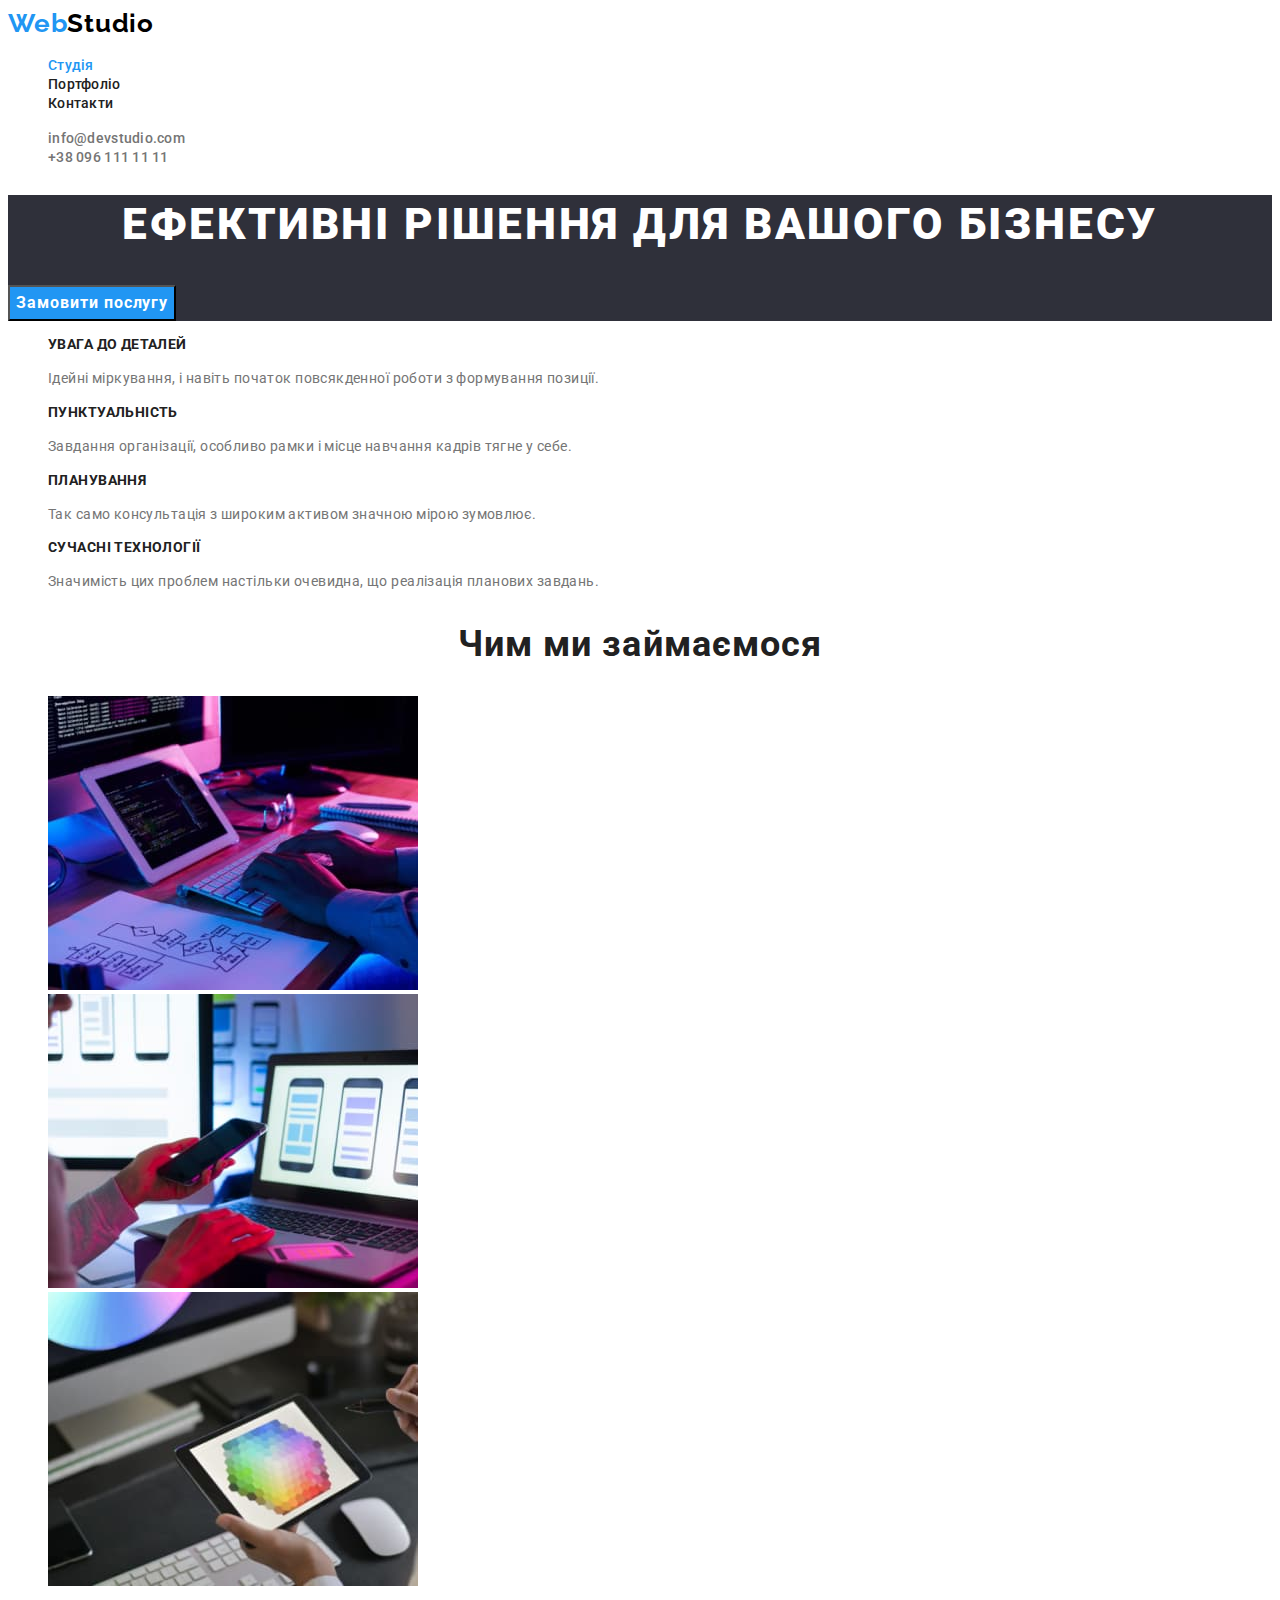
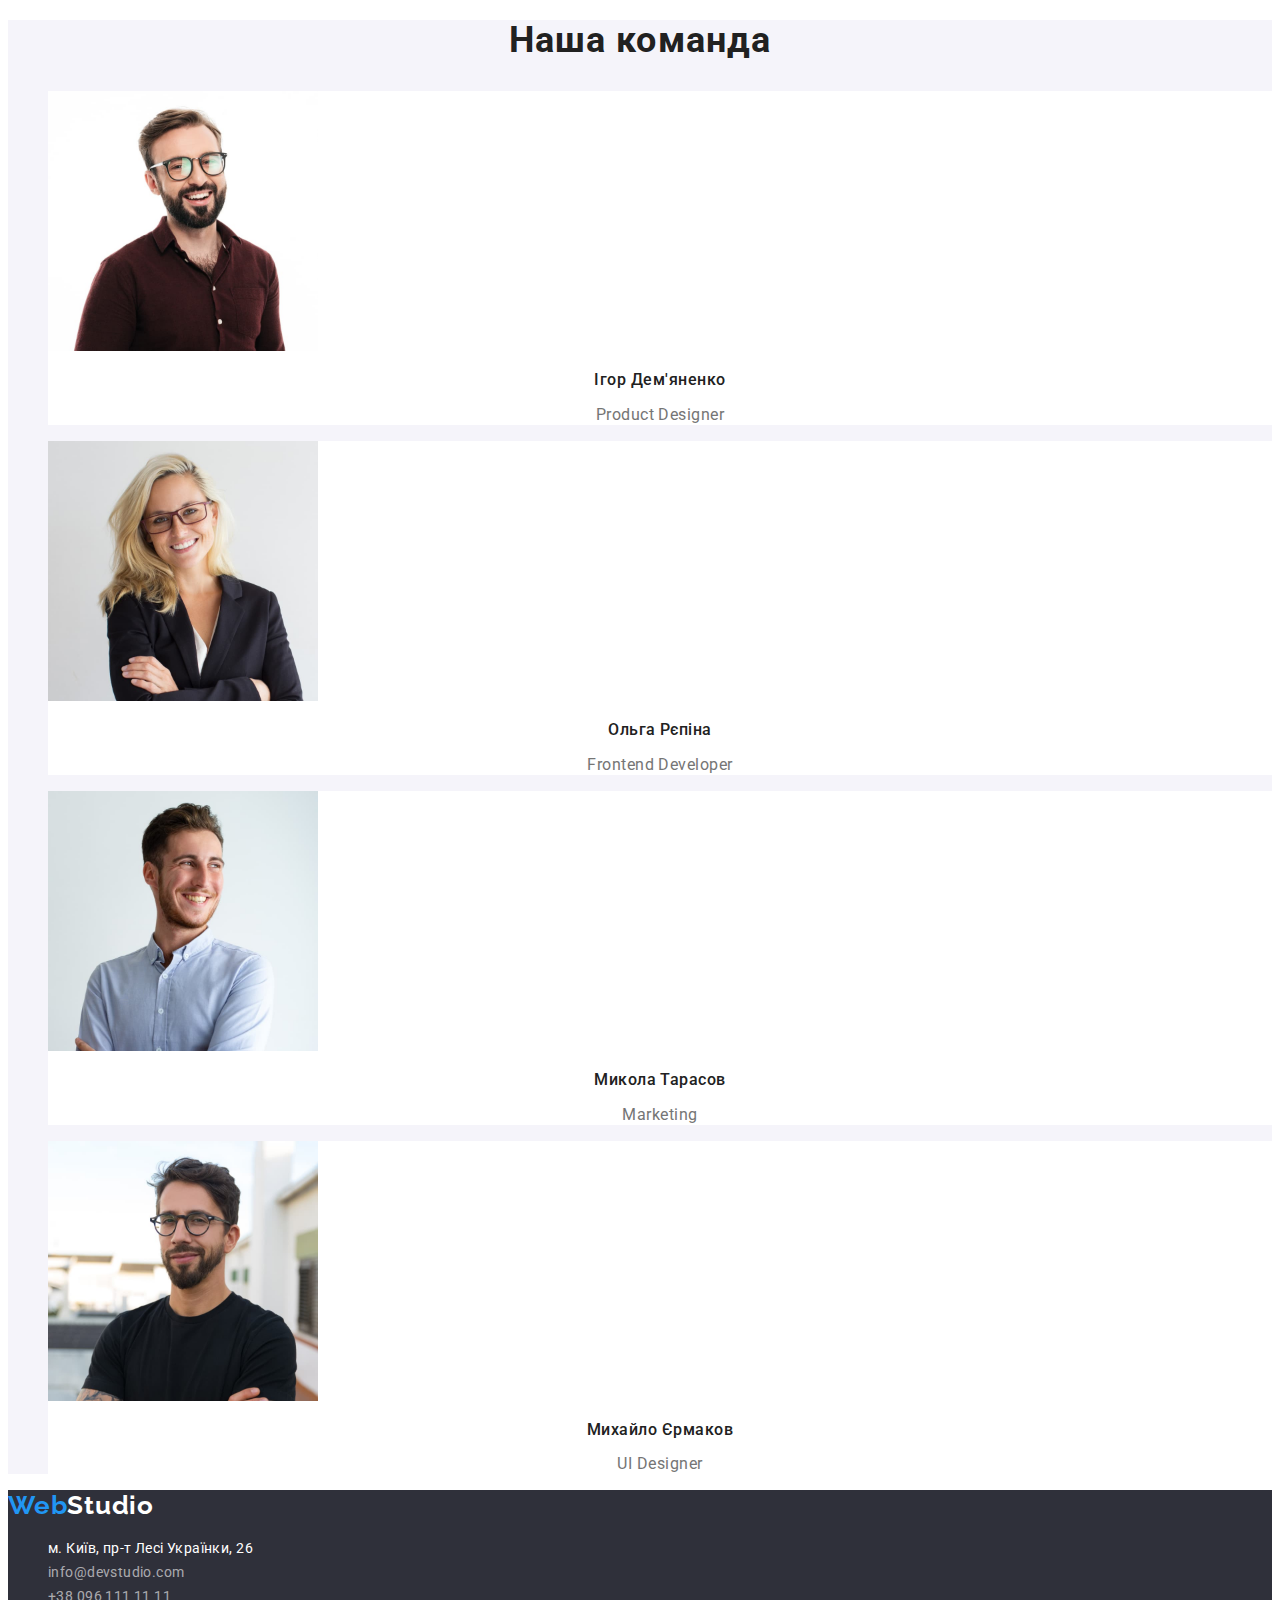
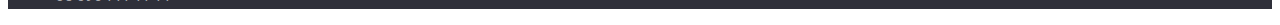
==== index.html @ 30cf0112 "copy HW2" ====
<!DOCTYPE html>
<html lang="uk">
  <head>
    <meta charset="UTF-8" />
    <meta http-equiv="X-UA-Compatible" content="IE=edge" />
    <meta name="viewport" content="width=device-width, initial-scale=1.0" />
    <link
      href="https://fonts.googleapis.com/css2?family=Raleway:wght@700&family=Roboto:wght@400;500;700;900&display=swap"
      rel="stylesheet"
    />
    <title>WebStudio</title>
    <link rel="stylesheet" href="./css/styles.css" />
  </head>
  <body>
    <header class="header">
      <a href="./index.html" class="logo-header"> <span class="logo-web">Web</span>Studio </a>
      <nav class="navigation">
        <ul class="nav-list">
          <li><a href="./index.html" class="link active-link">Студія</a></li>
          <li><a href="./portfolio.html" class="link">Портфоліо</a></li>
          <li><a href="#" class="link">Контакти</a></li>
        </ul>
      </nav>
      <ul class="contacts">
        <li>
          <a href="mailto:info@devstudio.com" class="link">info@devstudio.com</a>
        </li>
        <li>
          <a href="tel:+380961111111" class="link">+38 096 111 11 11</a>
        </li>
      </ul>
    </header>
    <main>
      <section class="hero">
        <h1 class="title">Ефективні рішення для вашого бізнесу</h1>
        <button type="button" class="hero-btn">Замовити послугу</button>
      </section>
      <section class="benefits">
        <h2 class="visually-hidden">Наші переваги</h2>
        <ul class="benefits-list">
          <li class="item">
            <h3 class="title">УВАГА ДО ДЕТАЛЕЙ</h3>
            <p class="benefits-text">
              Ідейні міркування, і навіть початок повсякденної роботи з формування позиції.
            </p>
          </li>
          <li class="item">
            <h3 class="title">ПУНКТУАЛЬНІСТЬ</h3>
            <p class="benefits-text">
              Завдання організації, особливо рамки і місце навчання кадрів тягне у себе.
            </p>
          </li>
          <li class="item">
            <h3 class="title">ПЛАНУВАННЯ</h3>
            <p class="benefits-text">
              Так само консультація з широким активом значною мірою зумовлює.
            </p>
          </li>
          <li class="item">
            <h3 class="title">СУЧАСНІ ТЕХНОЛОГІЇ</h3>
            <p class="benefits-text">
              Значимість цих проблем настільки очевидна, що реалізація планових завдань.
            </p>
          </li>
        </ul>
      </section>
      <section class="work">
        <h2 class="title">Чим ми займаємося</h2>
        <ul class="work-list">
          <li class="item"><img src="./images/box1.jpg" alt="Написання коду" width="370" /></li>
          <li class="item">
            <img src="./images/box2.jpg" alt="Адаптація під пристрої" width="370" />
          </li>
          <li class="item"><img src="./images/box3.jpg" alt="Розробка дизайну" width="370" /></li>
        </ul>
      </section>
      <section class="command">
        <h2 class="title">Наша команда</h2>
        <ul class="command-list">
          <li class="item">
            <img src="./images/igor.jpg" alt="Ігор Дем'яненко" width="270" />
            <h3 class="title">Ігор Дем'яненко</h3>
            <p class="text">Product Designer</p>
          </li>
          <li class="item">
            <img src="./images/olga.jpg" alt="Ольга Рєпіна" width="270" />
            <h3 class="title">Ольга Рєпіна</h3>
            <p class="text">Frontend Developer</p>
          </li>
          <li class="item">
            <img src="./images/mykola.jpg" alt="Микола Тарасов" width="270" />
            <h3 class="title">Микола Тарасов</h3>
            <p class="text">Marketing</p>
          </li>
          <li class="item">
            <img src="./images/mikhailo.jpg" alt="Михайло Єрмаков" width="270" />
            <h3 class="title">Михайло Єрмаков</h3>
            <p class="text">UI Designer</p>
          </li>
        </ul>
      </section>
    </main>
    <footer class="footer">
      <a href="./index.html" class="logo-footer"> <span class="logo-web">Web</span>Studio </a>
      <address class="address">
        <ul class="address-list">
          <li>
            <a
              href="https://goo.gl/maps/CPtrU1FHBa2aNyZL9"
              target="_blank"
              rel="noopener noreferrer nofollow"
              class="link"
              >м. Київ, пр-т Лесі Українки, 26</a
            >
          </li>
          <li><a href="mailto:info@devstudio.com" class="link">info@devstudio.com</a></li>
          <li><a href="tel:+380961111111" class="link">+38 096 111 11 11</a></li>
        </ul>
      </address>
    </footer>
  </body>
</html>
---- css/styles.css ----
/* Палітра і основні стилі сайту */
:root {
  --accent-color: #2196f3;
  --accent-active: #188ce8;
  --black-logo: #000000;
  --main-text: #212121;
  --secondary-text: #757575;
  --white-text: #ffffff;
  --footer-text: rgba(255, 255, 255, 0.6);
  --white-background: #ffffff;
  --grey-background: #f5f4fa;
  --dark-background: #2f303a;
}

body {
  font-family: 'Roboto', sans-serif;
  color: var(--secondary-text);
  background-color: var(--white-background);
}

button {
  cursor: pointer;
  font-family: inherit;
}
.visually-hidden {
  position: absolute;
  white-space: nowrap;
  width: 1px;
  height: 1px;
  overflow: hidden;
  border: 0;
  padding: 0;
  clip: rect(0 0 0 0);
  clip-path: inset(50%);
  margin: -1px;
}

/* header */
.header {
  background-color: var(--white-background);
}
.logo-header {
  font-family: 'Raleway';
  font-weight: 700;
  font-size: 26px;
  line-height: 1.19;
  letter-spacing: 0.03em;

  text-decoration: none;
  color: var(--black-logo);
}
.logo-web {
  color: var(--accent-color);
}
.nav-list {
  list-style-type: none;
}
.nav-list .link {
  font-weight: 500;
  font-size: 14px;
  line-height: 1.14;
  letter-spacing: 0.02em;

  text-decoration: none;
  color: var(--main-text);
}
.contacts {
  list-style-type: none;
}
.contacts .link {
  font-weight: 500;
  font-size: 14px;
  line-height: 1.14;
  letter-spacing: 0.02em;

  text-decoration: none;
  color: var(--secondary-text);
}

.header .link:hover,
.header .link:focus {
  color: var(--accent-color);
}
.header .active-link {
  color: var(--accent-color);
}

/* footer */
.footer {
  background-color: var(--dark-background);
}
.logo-footer {
  font-family: 'Raleway';
  font-weight: 700;
  font-size: 26px;
  line-height: 1.19;
  letter-spacing: 0.03em;

  text-decoration: none;
  color: var(--white-text);
}
.address-list {
  list-style-type: none;
}
.address-list .link {
  font-style: normal;
  font-size: 14px;
  line-height: 1.71;
  letter-spacing: 0.03em;

  text-decoration: none;
  color: var(--footer-text);
}
.address-list [rel] {
  color: var(--white-text);
}
.address-list .link:hover,
.adress-list .link:focus {
  color: var(--accent-color);
}

/* ---------------studio (main page)--------------- */
/* hero */
.hero {
  background-color: var(--dark-background);
}
.hero .title {
  font-weight: 900;
  font-size: 44px;
  line-height: 1.36;
  text-align: center;
  letter-spacing: 0.06em;
  text-transform: uppercase;

  color: var(--white-text);
}
.hero-btn {
  font-weight: 700;
  font-size: 16px;
  line-height: 1.88;
  letter-spacing: 0.06em;

  color: var(--white-text);
  background-color: var(--accent-color);
}

.hero button:hover,
.hero button:focus {
  background-color: var(--accent-active);
}

/* benefits */
.benefits {
}
.benefits .title {
  font-weight: 700;
  font-size: 14px;
  line-height: 1.14;
  letter-spacing: 0.03em;
  text-transform: uppercase;

  color: var(--main-text);
}
.benefits-list {
  list-style-type: none;
}
.benefits-text {
  font-size: 14px;
  line-height: 1.71;
  letter-spacing: 0.03em;
}

/* work */

.work .title {
  font-weight: 700;
  font-size: 36px;
  line-height: 1.16;
  text-align: center;
  letter-spacing: 0.03em;

  color: var(--main-text);
}
.work-list {
  list-style-type: none;
}

/* command */
.command {
  background-color: var(--grey-background);
}
.command .title {
  font-weight: 700;
  font-size: 36px;
  line-height: 1.16;
  text-align: center;
  letter-spacing: 0.03em;

  color: var(--main-text);
}
.command-list {
  list-style-type: none;
}
.command-list .item {
  background-color: var(--white-background);
}
.command-list .title {
  font-weight: 500;
  font-size: 16px;
  line-height: 1.18;
  text-align: center;
  letter-spacing: 0.03em;

  color: var(--main-text);
}
.command-list .text {
  font-size: 16px;
  line-height: 1.18;
  text-align: center;
  letter-spacing: 0.03em;
}

/* ---------------portfolio page--------------- */
.filter-list {
  list-style-type: none;
}
.filter-btn {
  font-weight: 500;
  font-size: 16px;
  line-height: 1.62;
  letter-spacing: 0.03em;

  color: var(--main-text);
  background-color: var(--grey-background);
}
.filter-btn:hover,
.filter-btn:focus {
  color: var(--white-text);
  background-color: var(--accent-color);
}
.project-list {
  list-style-type: none;
}
.project-list .link {
  text-decoration: none;
  color: inherit;
}
.project-list .title {
  font-weight: 700;
  font-size: 18px;
  line-height: 2;
  letter-spacing: 0.06em;

  color: var(--main-text);
}
.project-list .text {
  font-size: 16px;
  line-height: 1.88;
  letter-spacing: 0.03em;
}
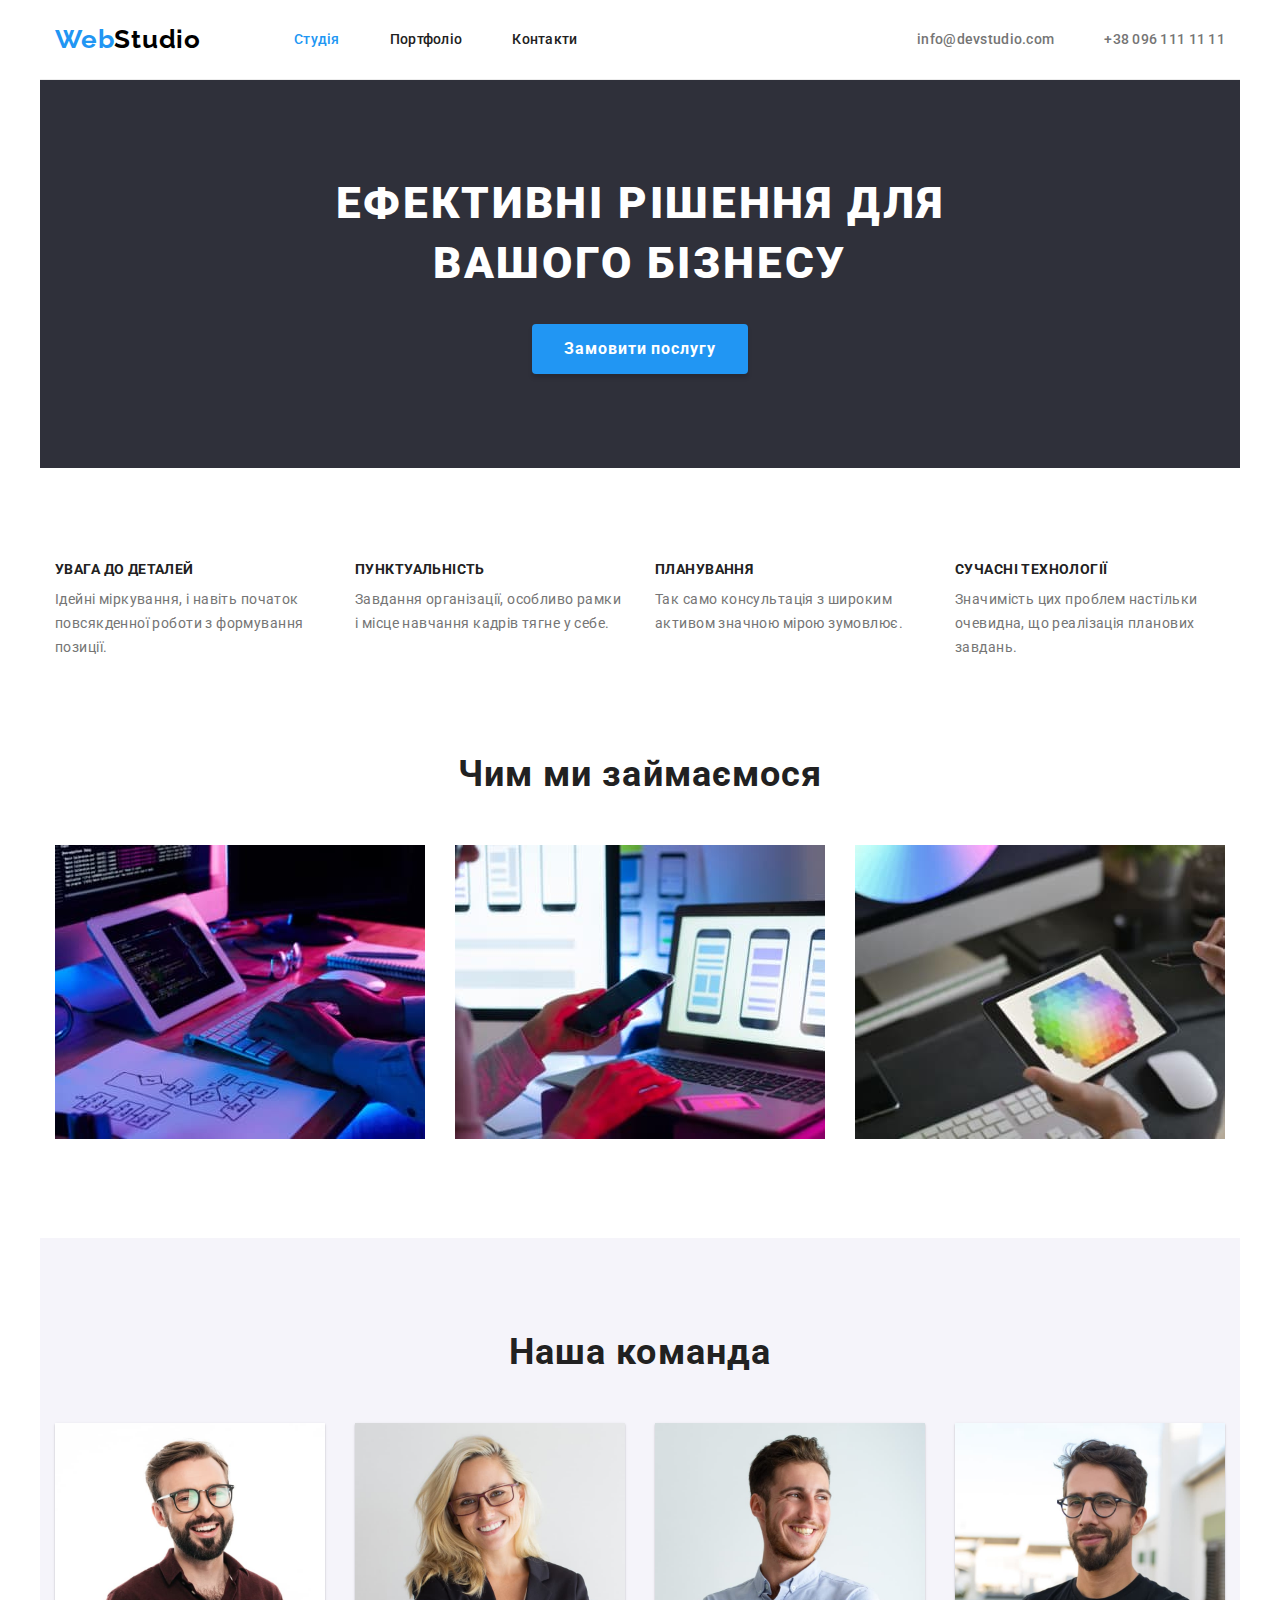
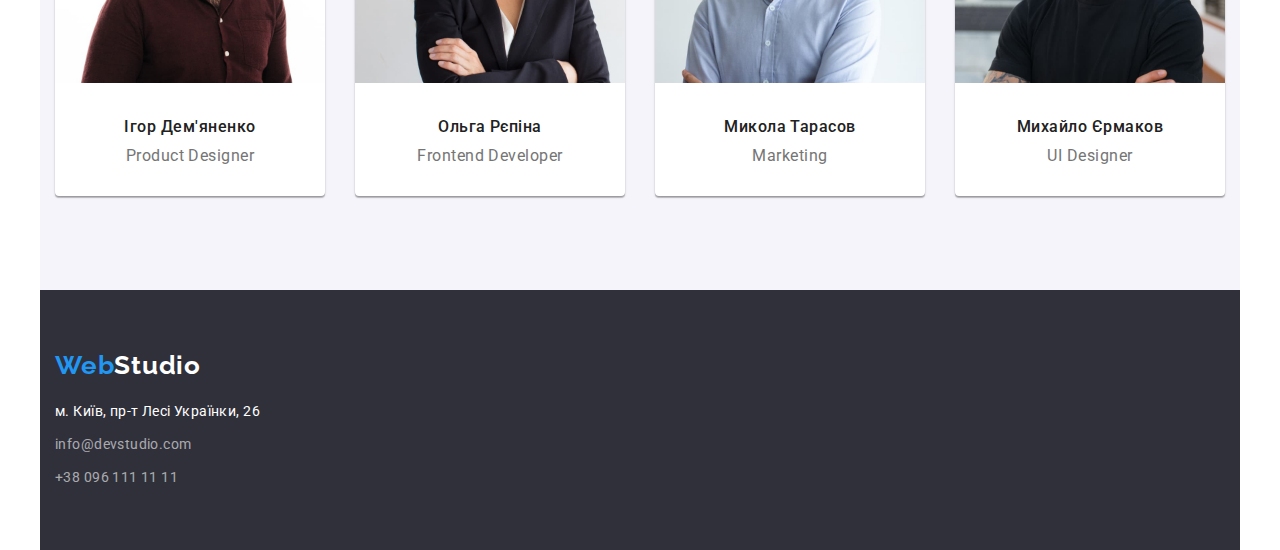
==== commit 31b682fa: "stage 1" ====
--- a/index.html
+++ b/index.html
@@ -9,33 +9,40 @@
       rel="stylesheet"
     />
     <title>WebStudio</title>
+    <link
+      rel="stylesheet"
+      href="https://cdnjs.cloudflare.com/ajax/libs/modern-normalize/1.1.0/modern-normalize.css"
+      integrity="sha512-Y0MM+V6ymRKN2zStTqzQ227DWhhp4Mzdo6gnlRnuaNCbc+YN/ZH0sBCLTM4M0oSy9c9VKiCvd4Jk44aCLrNS5Q=="
+      crossorigin="anonymous"
+      referrerpolicy="no-referrer"
+    />
     <link rel="stylesheet" href="./css/styles.css" />
   </head>
   <body>
-    <header class="header">
+    <header class="header container">
       <a href="./index.html" class="logo-header"> <span class="logo-web">Web</span>Studio </a>
       <nav class="navigation">
         <ul class="nav-list">
-          <li><a href="./index.html" class="link active-link">Студія</a></li>
-          <li><a href="./portfolio.html" class="link">Портфоліо</a></li>
-          <li><a href="#" class="link">Контакти</a></li>
+          <li class="nav-list-item"><a href="./index.html" class="link active-link">Студія</a></li>
+          <li class="nav-list-item"><a href="./portfolio.html" class="link">Портфоліо</a></li>
+          <li class="nav-list-item"><a href="#" class="link">Контакти</a></li>
         </ul>
       </nav>
       <ul class="contacts">
-        <li>
+        <li class="contacts-list">
           <a href="mailto:info@devstudio.com" class="link">info@devstudio.com</a>
         </li>
-        <li>
+        <li class="contacts-list">
           <a href="tel:+380961111111" class="link">+38 096 111 11 11</a>
         </li>
       </ul>
     </header>
     <main>
-      <section class="hero">
+      <section class="hero container section">
         <h1 class="title">Ефективні рішення для вашого бізнесу</h1>
         <button type="button" class="hero-btn">Замовити послугу</button>
       </section>
-      <section class="benefits">
+      <section class="benefits container section">
         <h2 class="visually-hidden">Наші переваги</h2>
         <ul class="benefits-list">
           <li class="item">
@@ -64,7 +71,7 @@
           </li>
         </ul>
       </section>
-      <section class="work">
+      <section class="work container section">
         <h2 class="title">Чим ми займаємося</h2>
         <ul class="work-list">
           <li class="item"><img src="./images/box1.jpg" alt="Написання коду" width="370" /></li>
@@ -74,37 +81,37 @@
           <li class="item"><img src="./images/box3.jpg" alt="Розробка дизайну" width="370" /></li>
         </ul>
       </section>
-      <section class="command">
+      <section class="command container section">
         <h2 class="title">Наша команда</h2>
         <ul class="command-list">
           <li class="item">
-            <img src="./images/igor.jpg" alt="Ігор Дем'яненко" width="270" />
+            <img src="./images/igor.jpg" alt="Ігор Дем'яненко" width="270" class="photo" />
             <h3 class="title">Ігор Дем'яненко</h3>
             <p class="text">Product Designer</p>
           </li>
           <li class="item">
-            <img src="./images/olga.jpg" alt="Ольга Рєпіна" width="270" />
+            <img src="./images/olga.jpg" alt="Ольга Рєпіна" width="270" class="photo" />
             <h3 class="title">Ольга Рєпіна</h3>
             <p class="text">Frontend Developer</p>
           </li>
           <li class="item">
-            <img src="./images/mykola.jpg" alt="Микола Тарасов" width="270" />
+            <img src="./images/mykola.jpg" alt="Микола Тарасов" width="270" class="photo" />
             <h3 class="title">Микола Тарасов</h3>
             <p class="text">Marketing</p>
           </li>
           <li class="item">
-            <img src="./images/mikhailo.jpg" alt="Михайло Єрмаков" width="270" />
+            <img src="./images/mikhailo.jpg" alt="Михайло Єрмаков" width="270" class="photo" />
             <h3 class="title">Михайло Єрмаков</h3>
             <p class="text">UI Designer</p>
           </li>
         </ul>
       </section>
     </main>
-    <footer class="footer">
+    <footer class="footer container">
       <a href="./index.html" class="logo-footer"> <span class="logo-web">Web</span>Studio </a>
       <address class="address">
         <ul class="address-list">
-          <li>
+          <li class="item">
             <a
               href="https://goo.gl/maps/CPtrU1FHBa2aNyZL9"
               target="_blank"
@@ -113,8 +120,10 @@
               >м. Київ, пр-т Лесі Українки, 26</a
             >
           </li>
-          <li><a href="mailto:info@devstudio.com" class="link">info@devstudio.com</a></li>
-          <li><a href="tel:+380961111111" class="link">+38 096 111 11 11</a></li>
+          <li class="item">
+            <a href="mailto:info@devstudio.com" class="link">info@devstudio.com</a>
+          </li>
+          <li class="item"><a href="tel:+380961111111" class="link">+38 096 111 11 11</a></li>
         </ul>
       </address>
     </footer>
--- a/css/styles.css
+++ b/css/styles.css
@@ -12,6 +12,28 @@
   --dark-background: #2f303a;
 }
 
+h1,
+h2,
+h3,
+h4,
+h5,
+h6 {
+  margin-top: 0;
+  margin-bottom: 0;
+  margin-left: auto;
+  margin-right: auto;
+}
+
+ul {
+  margin: 0;
+  padding: 0;
+}
+
+p {
+  margin: 0;
+  padding: 0;
+}
+
 body {
   font-family: 'Roboto', sans-serif;
   color: var(--secondary-text);
@@ -38,6 +60,12 @@
 /* header */
 .header {
   background-color: var(--white-background);
+  display: flex;
+  align-content: center;
+  align-items: center;
+  height: 80px;
+
+  border-bottom: 1px solid rgba(236, 236, 236, 1);
 }
 .logo-header {
   font-family: 'Raleway';
@@ -52,8 +80,13 @@
 .logo-web {
   color: var(--accent-color);
 }
+.navigation {
+  margin-left: 93px;
+}
 .nav-list {
   list-style-type: none;
+
+  display: flex;
 }
 .nav-list .link {
   font-weight: 500;
@@ -64,8 +97,19 @@
   text-decoration: none;
   color: var(--main-text);
 }
+
+.nav-list-item:nth-child(-n + 2) {
+  margin-right: 50px;
+}
+
 .contacts {
   list-style-type: none;
+
+  display: flex;
+  margin-left: auto;
+}
+.contacts-list:first-child {
+  margin-right: 50px;
 }
 .contacts .link {
   font-weight: 500;
@@ -88,6 +132,8 @@
 /* footer */
 .footer {
   background-color: var(--dark-background);
+  padding-top: 60px;
+  padding-bottom: 60px;
 }
 .logo-footer {
   font-family: 'Raleway';
@@ -98,9 +144,15 @@
 
   text-decoration: none;
   color: var(--white-text);
+
+  display: block;
+  margin-bottom: 20px;
 }
 .address-list {
   list-style-type: none;
+}
+.address-list .item:not(:last-child) {
+  margin-bottom: 9px;
 }
 .address-list .link {
   font-style: normal;
@@ -119,10 +171,26 @@
   color: var(--accent-color);
 }
 
+.container {
+  width: 1200px;
+  margin-left: auto;
+  margin-right: auto;
+  padding-right: 15px;
+  padding-left: 15px;
+}
+
+.section {
+  padding-top: 94px;
+  padding-bottom: 94px;
+}
+
 /* ---------------studio (main page)--------------- */
 /* hero */
 .hero {
   background-color: var(--dark-background);
+
+  padding-left: auto;
+  padding-right: auto;
 }
 .hero .title {
   font-weight: 900;
@@ -133,6 +201,9 @@
   text-transform: uppercase;
 
   color: var(--white-text);
+
+  width: 696px;
+  margin-bottom: 30px;
 }
 .hero-btn {
   font-weight: 700;
@@ -142,6 +213,14 @@
 
   color: var(--white-text);
   background-color: var(--accent-color);
+
+  display: block;
+  padding: 10px 32px;
+  box-shadow: 0px 4px 4px rgba(0, 0, 0, 0.15);
+  border-radius: 4px;
+  border: 0;
+  margin-left: auto;
+  margin-right: auto;
 }
 
 .hero button:hover,
@@ -151,6 +230,18 @@
 
 /* benefits */
 .benefits {
+  padding-bottom: 0;
+}
+.benefits-list {
+  list-style-type: none;
+
+  display: flex;
+}
+.benefits-list .item {
+  width: 270px;
+}
+.benefits-list .item:nth-child(-n + 3) {
+  margin-right: 30px;
 }
 .benefits .title {
   font-weight: 700;
@@ -160,10 +251,10 @@
   text-transform: uppercase;
 
   color: var(--main-text);
-}
-.benefits-list {
-  list-style-type: none;
-}
+
+  margin-bottom: 10px;
+}
+
 .benefits-text {
   font-size: 14px;
   line-height: 1.71;
@@ -180,9 +271,14 @@
   letter-spacing: 0.03em;
 
   color: var(--main-text);
+  margin-bottom: 50px;
 }
 .work-list {
   list-style-type: none;
+  display: flex;
+}
+.work-list .item:not(:last-child) {
+  margin-right: 30px;
 }
 
 /* command */
@@ -197,12 +293,25 @@
   letter-spacing: 0.03em;
 
   color: var(--main-text);
+  margin-bottom: 50px;
 }
 .command-list {
   list-style-type: none;
+
+  display: flex;
 }
 .command-list .item {
   background-color: var(--white-background);
+
+  box-shadow: 0px 1px 3px rgba(0, 0, 0, 0.12), 0px 1px 1px rgba(0, 0, 0, 0.14),
+    0px 2px 1px rgba(0, 0, 0, 0.2);
+  border-radius: 0px 0px 4px 4px;
+}
+.command-list .item:not(:last-child) {
+  margin-right: 30px;
+}
+.command-list .photo {
+  margin-bottom: 30px;
 }
 .command-list .title {
   font-weight: 500;
@@ -212,17 +321,22 @@
   letter-spacing: 0.03em;
 
   color: var(--main-text);
+  margin-bottom: 10px;
 }
 .command-list .text {
   font-size: 16px;
   line-height: 1.18;
   text-align: center;
   letter-spacing: 0.03em;
+  margin-bottom: 30px;
 }
 
 /* ---------------portfolio page--------------- */
 .filter-list {
   list-style-type: none;
+  display: flex;
+  justify-content: center;
+  margin-bottom: 50px;
 }
 .filter-btn {
   font-weight: 500;
@@ -232,15 +346,40 @@
 
   color: var(--main-text);
   background-color: var(--grey-background);
-}
+
+  display: block;
+  border-radius: 4px;
+  border: 0;
+
+  padding: 6px 25px;
+}
+.filter-list .item:not(:last-child) {
+  margin-right: 8px;
+}
+
 .filter-btn:hover,
 .filter-btn:focus {
   color: var(--white-text);
   background-color: var(--accent-color);
+  box-shadow: 0px 3px 1px rgba(0, 0, 0, 0.1), 0px 1px 2px rgba(0, 0, 0, 0.08),
+    0px 2px 2px rgba(0, 0, 0, 0.12);
 }
 .project-list {
   list-style-type: none;
-}
+  display: flex;
+  flex-wrap: wrap;
+  gap: 30px;
+}
+.project-list .item {
+  border: 1px solid #eeeeee;
+
+  width: 370px;
+
+  padding-bottom: 20px;
+
+  flex-basis: calc((100% - 60px) / 3);
+}
+
 .project-list .link {
   text-decoration: none;
   color: inherit;
@@ -252,9 +391,14 @@
   letter-spacing: 0.06em;
 
   color: var(--main-text);
+  width: 322px;
+  margin-bottom: 4px;
 }
 .project-list .text {
   font-size: 16px;
   line-height: 1.88;
   letter-spacing: 0.03em;
-}
+  width: 322px;
+  margin-left: auto;
+  margin-right: auto;
+}
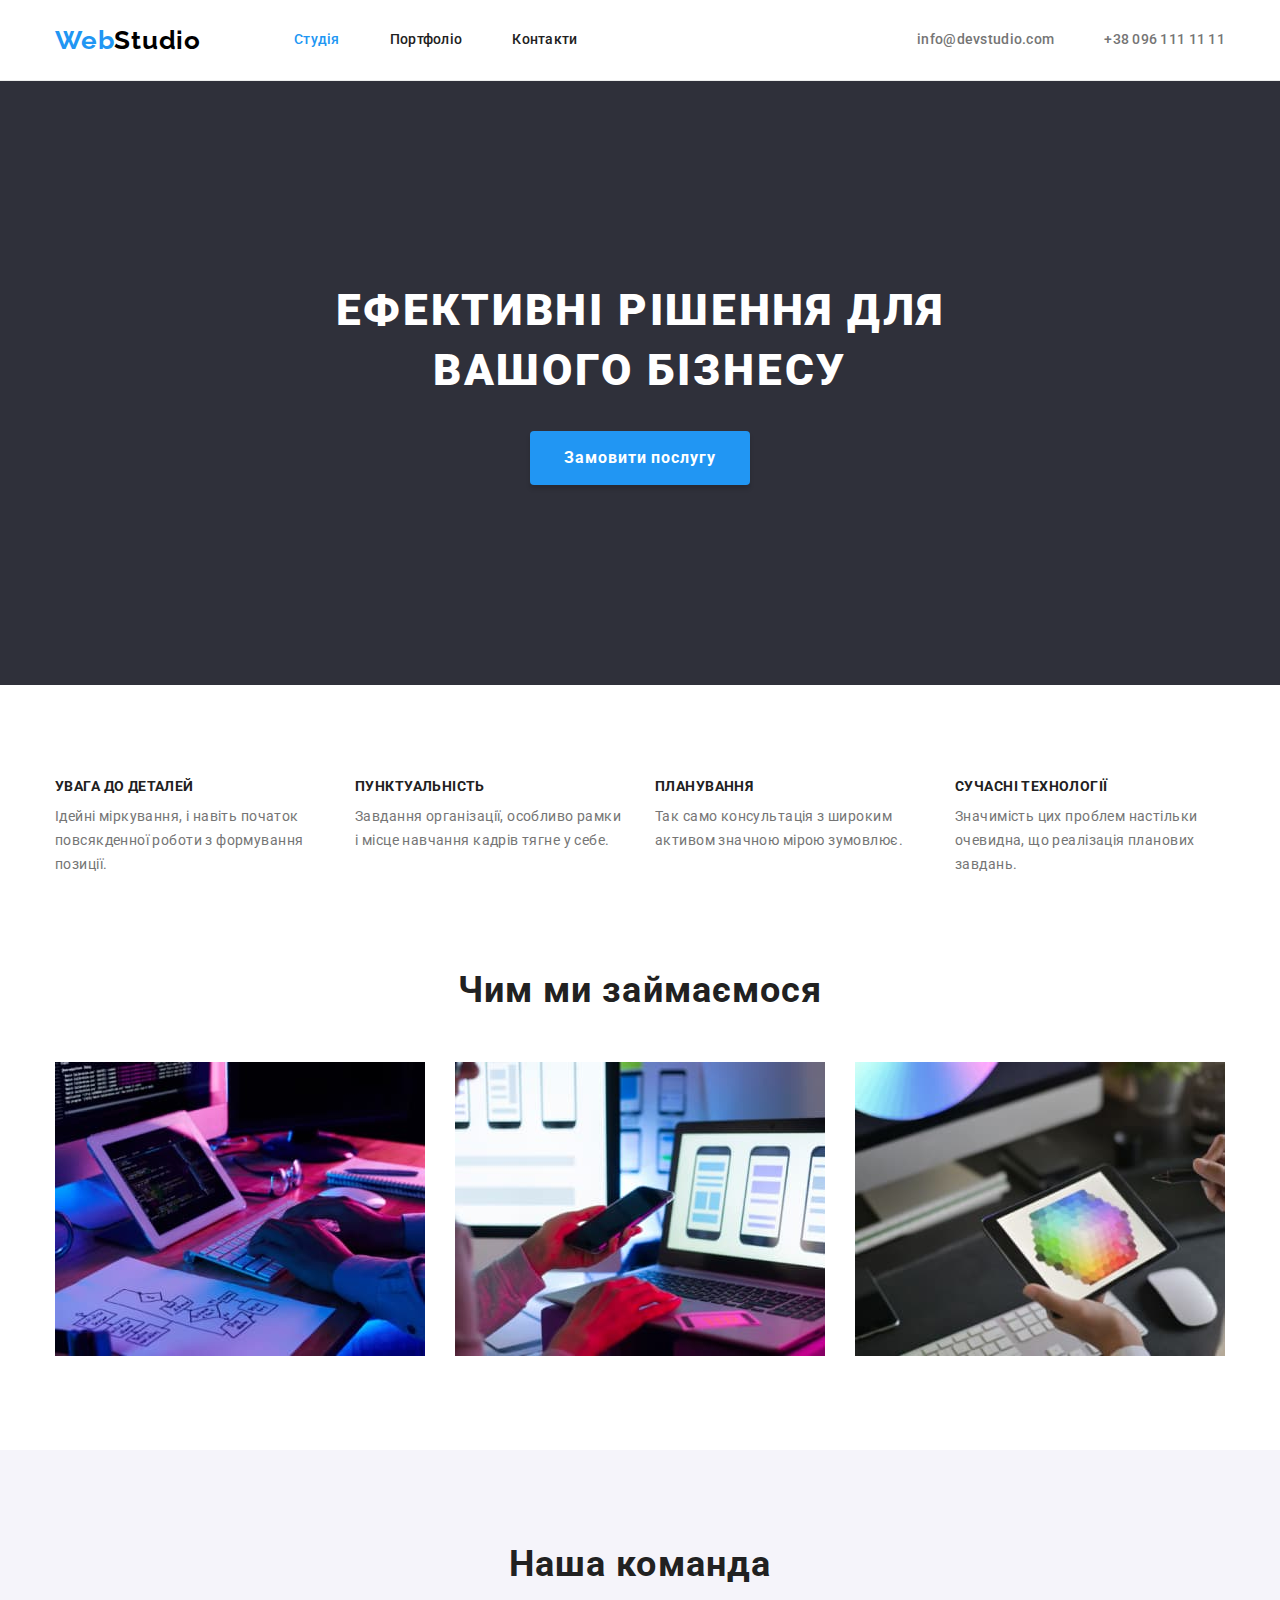
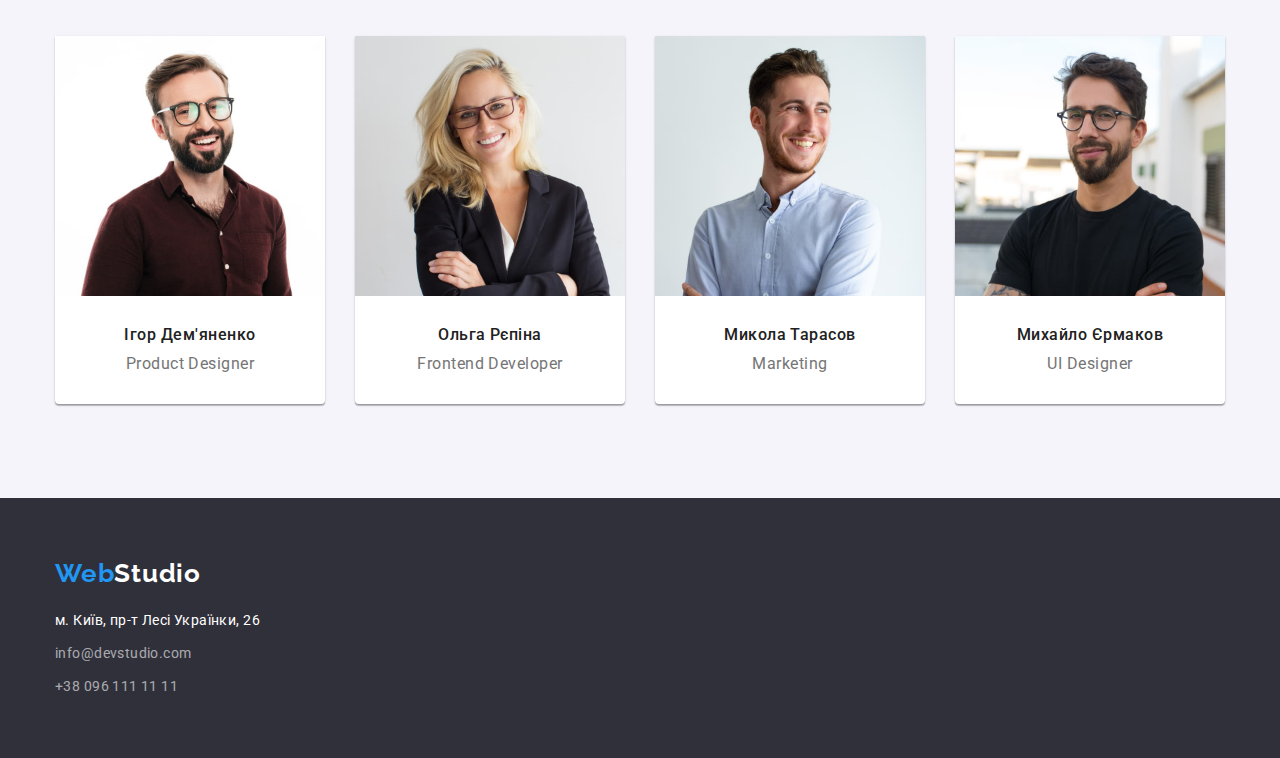
==== commit 09d047fd: "stage 2" ====
--- a/index.html
+++ b/index.html
@@ -19,113 +19,135 @@
     <link rel="stylesheet" href="./css/styles.css" />
   </head>
   <body>
-    <header class="header container">
-      <a href="./index.html" class="logo-header"> <span class="logo-web">Web</span>Studio </a>
-      <nav class="navigation">
-        <ul class="nav-list">
-          <li class="nav-list-item"><a href="./index.html" class="link active-link">Студія</a></li>
-          <li class="nav-list-item"><a href="./portfolio.html" class="link">Портфоліо</a></li>
-          <li class="nav-list-item"><a href="#" class="link">Контакти</a></li>
+    <header class="header">
+      <div class="container">
+        <a href="./index.html" class="logo-header"> <span class="logo-web">Web</span>Studio </a>
+        <nav class="navigation">
+          <ul class="nav-list">
+            <li class="nav-list-item">
+              <a href="./index.html" class="link active-link">Студія</a>
+            </li>
+            <li class="nav-list-item"><a href="./portfolio.html" class="link">Портфоліо</a></li>
+            <li class="nav-list-item"><a href="#" class="link">Контакти</a></li>
+          </ul>
+        </nav>
+        <ul class="contacts">
+          <li class="contacts-list">
+            <a href="mailto:info@devstudio.com" class="link">info@devstudio.com</a>
+          </li>
+          <li class="contacts-list">
+            <a href="tel:+380961111111" class="link">+38 096 111 11 11</a>
+          </li>
         </ul>
-      </nav>
-      <ul class="contacts">
-        <li class="contacts-list">
-          <a href="mailto:info@devstudio.com" class="link">info@devstudio.com</a>
-        </li>
-        <li class="contacts-list">
-          <a href="tel:+380961111111" class="link">+38 096 111 11 11</a>
-        </li>
-      </ul>
+      </div>
     </header>
     <main>
-      <section class="hero container section">
-        <h1 class="title">Ефективні рішення для вашого бізнесу</h1>
-        <button type="button" class="hero-btn">Замовити послугу</button>
+      <section class="hero section">
+        <div class="container">
+          <h1 class="title">Ефективні рішення для вашого бізнесу</h1>
+          <button type="button" class="hero-btn">Замовити послугу</button>
+        </div>
       </section>
-      <section class="benefits container section">
-        <h2 class="visually-hidden">Наші переваги</h2>
-        <ul class="benefits-list">
-          <li class="item">
-            <h3 class="title">УВАГА ДО ДЕТАЛЕЙ</h3>
-            <p class="benefits-text">
-              Ідейні міркування, і навіть початок повсякденної роботи з формування позиції.
-            </p>
-          </li>
-          <li class="item">
-            <h3 class="title">ПУНКТУАЛЬНІСТЬ</h3>
-            <p class="benefits-text">
-              Завдання організації, особливо рамки і місце навчання кадрів тягне у себе.
-            </p>
-          </li>
-          <li class="item">
-            <h3 class="title">ПЛАНУВАННЯ</h3>
-            <p class="benefits-text">
-              Так само консультація з широким активом значною мірою зумовлює.
-            </p>
-          </li>
-          <li class="item">
-            <h3 class="title">СУЧАСНІ ТЕХНОЛОГІЇ</h3>
-            <p class="benefits-text">
-              Значимість цих проблем настільки очевидна, що реалізація планових завдань.
-            </p>
-          </li>
-        </ul>
+      <section class="benefits section">
+        <div class="container">
+          <h2 class="visually-hidden">Наші переваги</h2>
+          <ul class="benefits-list">
+            <li class="item">
+              <h3 class="title">УВАГА ДО ДЕТАЛЕЙ</h3>
+              <p class="benefits-text">
+                Ідейні міркування, і навіть початок повсякденної роботи з формування позиції.
+              </p>
+            </li>
+            <li class="item">
+              <h3 class="title">ПУНКТУАЛЬНІСТЬ</h3>
+              <p class="benefits-text">
+                Завдання організації, особливо рамки і місце навчання кадрів тягне у себе.
+              </p>
+            </li>
+            <li class="item">
+              <h3 class="title">ПЛАНУВАННЯ</h3>
+              <p class="benefits-text">
+                Так само консультація з широким активом значною мірою зумовлює.
+              </p>
+            </li>
+            <li class="item">
+              <h3 class="title">СУЧАСНІ ТЕХНОЛОГІЇ</h3>
+              <p class="benefits-text">
+                Значимість цих проблем настільки очевидна, що реалізація планових завдань.
+              </p>
+            </li>
+          </ul>
+        </div>
       </section>
-      <section class="work container section">
-        <h2 class="title">Чим ми займаємося</h2>
-        <ul class="work-list">
-          <li class="item"><img src="./images/box1.jpg" alt="Написання коду" width="370" /></li>
-          <li class="item">
-            <img src="./images/box2.jpg" alt="Адаптація під пристрої" width="370" />
-          </li>
-          <li class="item"><img src="./images/box3.jpg" alt="Розробка дизайну" width="370" /></li>
-        </ul>
+      <section class="work section">
+        <div class="container">
+          <h2 class="title">Чим ми займаємося</h2>
+          <ul class="work-list">
+            <li class="item"><img src="./images/box1.jpg" alt="Написання коду" width="370" /></li>
+            <li class="item">
+              <img src="./images/box2.jpg" alt="Адаптація під пристрої" width="370" />
+            </li>
+            <li class="item"><img src="./images/box3.jpg" alt="Розробка дизайну" width="370" /></li>
+          </ul>
+        </div>
       </section>
-      <section class="command container section">
-        <h2 class="title">Наша команда</h2>
-        <ul class="command-list">
-          <li class="item">
-            <img src="./images/igor.jpg" alt="Ігор Дем'яненко" width="270" class="photo" />
-            <h3 class="title">Ігор Дем'яненко</h3>
-            <p class="text">Product Designer</p>
-          </li>
-          <li class="item">
-            <img src="./images/olga.jpg" alt="Ольга Рєпіна" width="270" class="photo" />
-            <h3 class="title">Ольга Рєпіна</h3>
-            <p class="text">Frontend Developer</p>
-          </li>
-          <li class="item">
-            <img src="./images/mykola.jpg" alt="Микола Тарасов" width="270" class="photo" />
-            <h3 class="title">Микола Тарасов</h3>
-            <p class="text">Marketing</p>
-          </li>
-          <li class="item">
-            <img src="./images/mikhailo.jpg" alt="Михайло Єрмаков" width="270" class="photo" />
-            <h3 class="title">Михайло Єрмаков</h3>
-            <p class="text">UI Designer</p>
-          </li>
-        </ul>
+      <section class="command section">
+        <div class="container">
+          <h2 class="title">Наша команда</h2>
+          <ul class="command-list">
+            <li class="item">
+              <img src="./images/igor.jpg" alt="Ігор Дем'яненко" width="270" class="photo" />
+              <div class="wrap">
+                <h3 class="title">Ігор Дем'яненко</h3>
+                <p class="text">Product Designer</p>
+              </div>
+            </li>
+            <li class="item">
+              <img src="./images/olga.jpg" alt="Ольга Рєпіна" width="270" class="photo" />
+              <div class="wrap">
+                <h3 class="title">Ольга Рєпіна</h3>
+                <p class="text">Frontend Developer</p>
+              </div>
+            </li>
+            <li class="item">
+              <img src="./images/mykola.jpg" alt="Микола Тарасов" width="270" class="photo" />
+              <div class="wrap">
+                <h3 class="title">Микола Тарасов</h3>
+                <p class="text">Marketing</p>
+              </div>
+            </li>
+            <li class="item">
+              <img src="./images/mikhailo.jpg" alt="Михайло Єрмаков" width="270" class="photo" />
+              <div class="wrap">
+                <h3 class="title">Михайло Єрмаков</h3>
+                <p class="text">UI Designer</p>
+              </div>
+            </li>
+          </ul>
+        </div>
       </section>
     </main>
-    <footer class="footer container">
-      <a href="./index.html" class="logo-footer"> <span class="logo-web">Web</span>Studio </a>
-      <address class="address">
-        <ul class="address-list">
-          <li class="item">
-            <a
-              href="https://goo.gl/maps/CPtrU1FHBa2aNyZL9"
-              target="_blank"
-              rel="noopener noreferrer nofollow"
-              class="link"
-              >м. Київ, пр-т Лесі Українки, 26</a
-            >
-          </li>
-          <li class="item">
-            <a href="mailto:info@devstudio.com" class="link">info@devstudio.com</a>
-          </li>
-          <li class="item"><a href="tel:+380961111111" class="link">+38 096 111 11 11</a></li>
-        </ul>
-      </address>
+    <footer class="footer">
+      <div class="container">
+        <a href="./index.html" class="logo-footer"> <span class="logo-web">Web</span>Studio </a>
+        <address class="address">
+          <ul class="address-list">
+            <li class="item">
+              <a
+                href="https://goo.gl/maps/CPtrU1FHBa2aNyZL9"
+                target="_blank"
+                rel="noopener noreferrer nofollow"
+                class="link"
+                >м. Київ, пр-т Лесі Українки, 26</a
+              >
+            </li>
+            <li class="item">
+              <a href="mailto:info@devstudio.com" class="link">info@devstudio.com</a>
+            </li>
+            <li class="item"><a href="tel:+380961111111" class="link">+38 096 111 11 11</a></li>
+          </ul>
+        </address>
+      </div>
     </footer>
   </body>
 </html>
--- a/css/styles.css
+++ b/css/styles.css
@@ -18,20 +18,22 @@
 h4,
 h5,
 h6 {
-  margin-top: 0;
-  margin-bottom: 0;
-  margin-left: auto;
-  margin-right: auto;
+  margin: 0;
 }
 
 ul {
   margin: 0;
-  padding: 0;
+  padding-left: 0;
 }
 
 p {
   margin: 0;
   padding: 0;
+}
+
+img {
+  display: block;
+  max-width: 100%;
 }
 
 body {
@@ -60,12 +62,12 @@
 /* header */
 .header {
   background-color: var(--white-background);
+  border-bottom: 1px solid rgba(236, 236, 236, 1);
+}
+.header .container {
   display: flex;
   align-content: center;
   align-items: center;
-  height: 80px;
-
-  border-bottom: 1px solid rgba(236, 236, 236, 1);
 }
 .logo-header {
   font-family: 'Raleway';
@@ -96,6 +98,9 @@
 
   text-decoration: none;
   color: var(--main-text);
+  display: inline-block;
+  padding-top: 32px;
+  padding-bottom: 32px;
 }
 
 .nav-list-item:nth-child(-n + 2) {
@@ -119,6 +124,9 @@
 
   text-decoration: none;
   color: var(--secondary-text);
+  display: inline-block;
+  padding-top: 32px;
+  padding-bottom: 32px;
 }
 
 .header .link:hover,
@@ -188,10 +196,11 @@
 /* hero */
 .hero {
   background-color: var(--dark-background);
-
-  padding-left: auto;
-  padding-right: auto;
-}
+  padding-top: 200px;
+  padding-bottom: 200px;
+  text-align: center;
+}
+
 .hero .title {
   font-weight: 900;
   font-size: 44px;
@@ -204,6 +213,8 @@
 
   width: 696px;
   margin-bottom: 30px;
+  margin-left: auto;
+  margin-right: auto;
 }
 .hero-btn {
   font-weight: 700;
@@ -214,13 +225,10 @@
   color: var(--white-text);
   background-color: var(--accent-color);
 
-  display: block;
   padding: 10px 32px;
   box-shadow: 0px 4px 4px rgba(0, 0, 0, 0.15);
   border-radius: 4px;
-  border: 0;
-  margin-left: auto;
-  margin-right: auto;
+  border-color: transparent;
 }
 
 .hero button:hover,
@@ -310,8 +318,9 @@
 .command-list .item:not(:last-child) {
   margin-right: 30px;
 }
-.command-list .photo {
-  margin-bottom: 30px;
+.command-list .wrap {
+  padding-top: 30px;
+  padding-bottom: 30px;
 }
 .command-list .title {
   font-weight: 500;
@@ -328,7 +337,6 @@
   line-height: 1.18;
   text-align: center;
   letter-spacing: 0.03em;
-  margin-bottom: 30px;
 }
 
 /* ---------------portfolio page--------------- */
@@ -371,18 +379,16 @@
   gap: 30px;
 }
 .project-list .item {
-  border: 1px solid #eeeeee;
-
-  width: 370px;
-
-  padding-bottom: 20px;
-
   flex-basis: calc((100% - 60px) / 3);
 }
 
 .project-list .link {
   text-decoration: none;
   color: inherit;
+}
+.project-list .wrap {
+    border: 1px solid #eeeeee;
+    padding: 20px 24px;
 }
 .project-list .title {
   font-weight: 700;
@@ -391,14 +397,10 @@
   letter-spacing: 0.06em;
 
   color: var(--main-text);
-  width: 322px;
   margin-bottom: 4px;
 }
 .project-list .text {
   font-size: 16px;
   line-height: 1.88;
   letter-spacing: 0.03em;
-  width: 322px;
-  margin-left: auto;
-  margin-right: auto;
-}
+}
